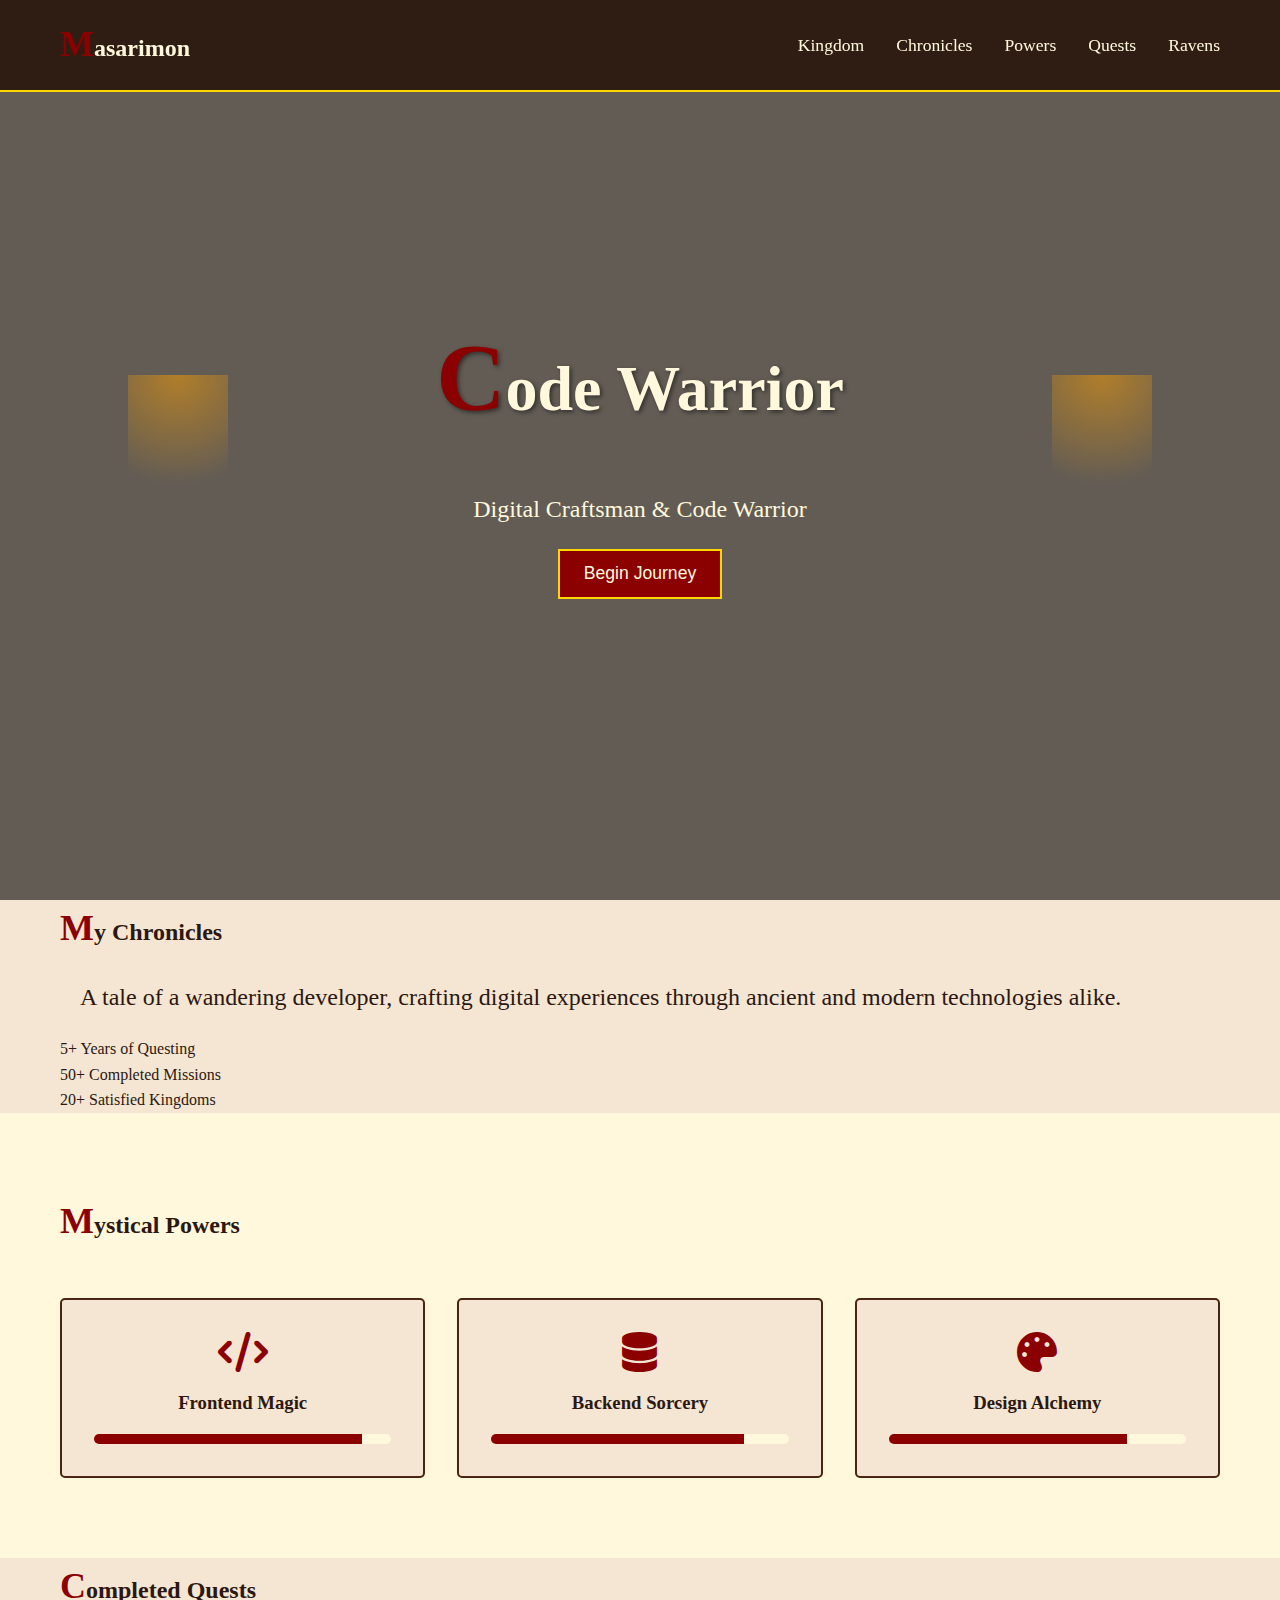
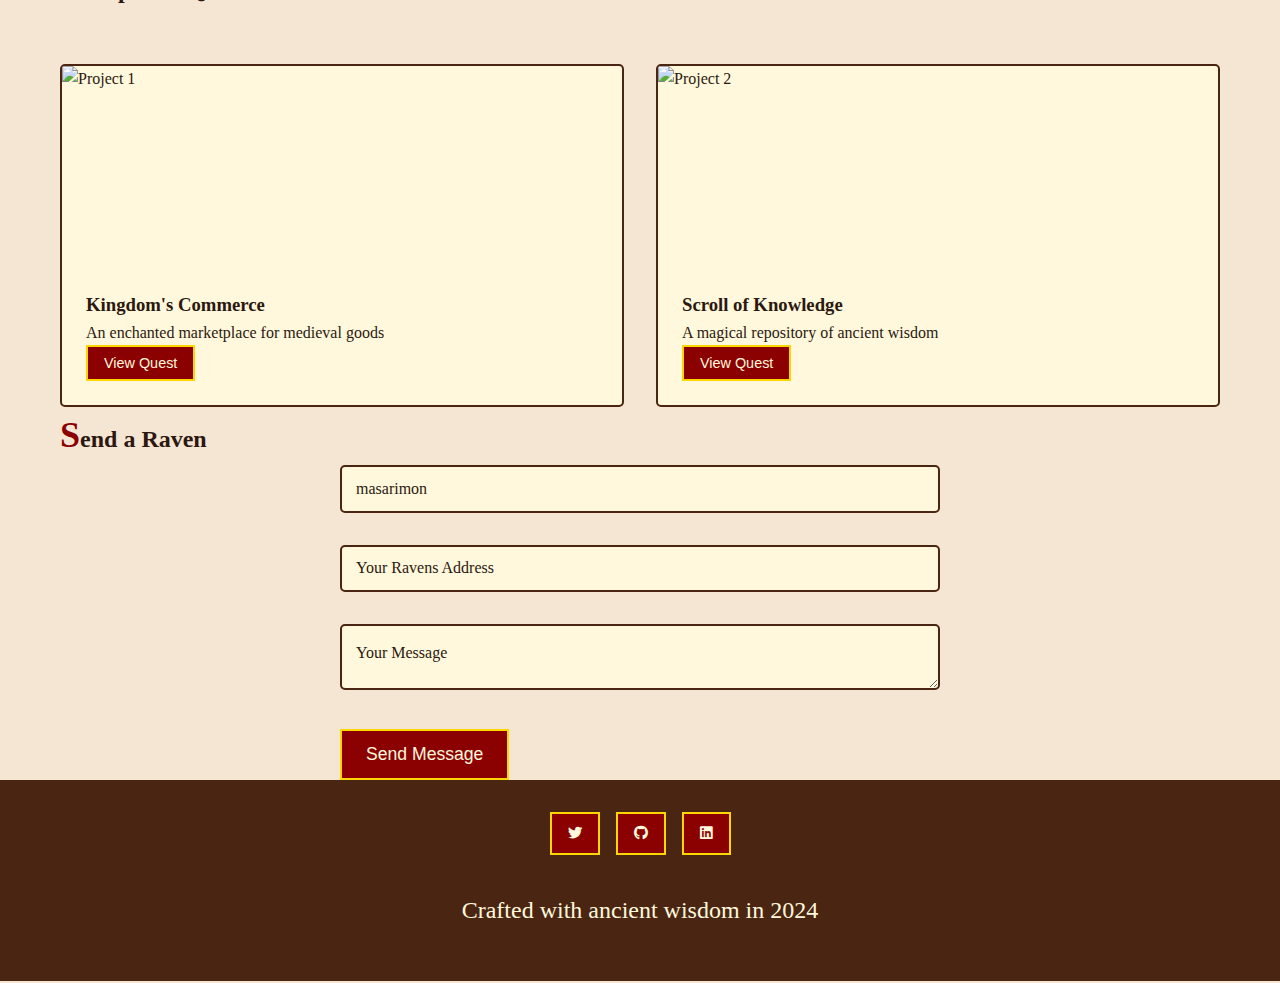
==== index.html @ e4a5f4d7 "Add files via upload" ====
<!DOCTYPE html>
<html lang="en">
	<head>
		<meta charset="UTF-8" />
		<meta name="viewport" content="width=device-width, initial-scale=1.0" />
		<title>Medieval Portfolio</title>
		<link rel="stylesheet" href="styles.css" />
		<link
			rel="stylesheet"
			href="https://cdnjs.cloudflare.com/ajax/libs/font-awesome/6.0.0/css/all.min.css"
		/>
	</head>
	<body>
		<!-- Scroll Progress Bar -->
		<div class="scroll-progress"></div>

		<!-- Navigation -->
		<nav class="nav-medieval">
			<div class="nav-scroll-container">
				<div class="nav-content">
					<div class="logo">
						<span class="medieval-initial">M</span>asarimon
					</div>
					<div class="nav-toggle">
						<span></span>
						<span></span>
						<span></span>
					</div>
					<ul class="nav-links">
						<li><a href="#home">Kingdom</a></li>
						<li><a href="#about">Chronicles</a></li>
						<li><a href="#skills">Powers</a></li>
						<li><a href="#projects">Quests</a></li>
						<li><a href="#contact">Ravens</a></li>
					</ul>
				</div>
			</div>
		</nav>

		<!-- Hero Section -->
		<section id="home" class="hero-medieval">
			<div class="torch left"></div>
			<div class="torch right"></div>
			<div class="hero-content">
				<h1 class="medieval-title">
					<span class="medieval-initial">C</span>ode Warrior
				</h1>
				<p class="medieval-text">Digital Craftsman & Code Warrior</p>
				<button class="medieval-button">Begin Journey</button>
			</div>
		</section>

		<!-- About Section -->
		<section id="about" class="about-medieval">
			<div class="container">
				<h2 class="section-title">
					<span class="medieval-initial">M</span>y Chronicles
				</h2>
				<div class="about-content">
					<div class="about-text">
						<p class="medieval-text">
							A tale of a wandering developer, crafting digital
							experiences through ancient and modern technologies
							alike.
						</p>
						<div class="stats-medieval">
							<div class="stat">
								<span class="stat-number">5+</span>
								<span class="stat-text">Years of Questing</span>
							</div>
							<div class="stat">
								<span class="stat-number">50+</span>
								<span class="stat-text"
									>Completed Missions</span
								>
							</div>
							<div class="stat">
								<span class="stat-number">20+</span>
								<span class="stat-text"
									>Satisfied Kingdoms</span
								>
							</div>
						</div>
					</div>
				</div>
			</div>
		</section>

		<!-- Skills Section -->
		<section id="skills" class="skills-medieval">
			<div class="container">
				<h2 class="section-title">
					<span class="medieval-initial">M</span>ystical Powers
				</h2>
				<div class="skills-grid">
					<div class="skill-card">
						<i class="fas fa-code"></i>
						<h3>Frontend Magic</h3>
						<div class="skill-level">
							<div
								class="skill-progress"
								style="width: 90%"
							></div>
						</div>
					</div>
					<div class="skill-card">
						<i class="fas fa-database"></i>
						<h3>Backend Sorcery</h3>
						<div class="skill-level">
							<div
								class="skill-progress"
								style="width: 85%"
							></div>
						</div>
					</div>
					<div class="skill-card">
						<i class="fas fa-palette"></i>
						<h3>Design Alchemy</h3>
						<div class="skill-level">
							<div
								class="skill-progress"
								style="width: 80%"
							></div>
						</div>
					</div>
				</div>
			</div>
		</section>

		<!-- Projects Section -->
		<section id="projects" class="projects-medieval">
			<div class="container">
				<h2 class="section-title">
					<span class="medieval-initial">C</span>ompleted Quests
				</h2>
				<div class="projects-grid">
					<div class="project-card">
						<div class="project-image">
							<img
								src="/api/placeholder/400/300"
								alt="Project 1"
							/>
						</div>
						<div class="project-content">
							<h3>Kingdom's Commerce</h3>
							<p>An enchanted marketplace for medieval goods</p>
							<button class="medieval-button small">
								View Quest
							</button>
						</div>
					</div>
					<div class="project-card">
						<div class="project-image">
							<img
								src="/api/placeholder/400/300"
								alt="Project 2"
							/>
						</div>
						<div class="project-content">
							<h3>Scroll of Knowledge</h3>
							<p>A magical repository of ancient wisdom</p>
							<button class="medieval-button small">
								View Quest
							</button>
						</div>
					</div>
				</div>
			</div>
		</section>

		<!-- Contact Section -->
		<section id="contact" class="contact-medieval">
			<div class="container">
				<h2 class="section-title">
					<span class="medieval-initial">S</span>end a Raven
				</h2>
				<div class="contact-content">
					<form class="contact-form">
						<div class="form-group">
							<input type="text" required />
							<label>masarimon</label>
						</div>
						<div class="form-group">
							<input type="email" required />
							<label>Your Ravens Address</label>
						</div>
						<div class="form-group">
							<textarea required></textarea>
							<label>Your Message</label>
						</div>
						<button type="submit" class="medieval-button">
							Send Message
						</button>
					</form>
				</div>
			</div>
		</section>

		<!-- Footer -->
		<footer class="footer-medieval">
			<div class="container">
				<div class="social-links">
					<a href="#" class="medieval-button small"
						><i class="fab fa-twitter"></i
					></a>
					<a href="#" class="medieval-button small"
						><i class="fab fa-github"></i
					></a>
					<a href="#" class="medieval-button small"
						><i class="fab fa-linkedin"></i
					></a>
				</div>
				<p class="medieval-text">Crafted with ancient wisdom in 2024</p>
			</div>
		</footer>
	</body>
</html>
---- styles.css ----
/* Global Styles & Variables */
:root {
    --primary-color: #8b0000;
    --secondary-color: #4a2512;
    --accent-color: #ffd700;
    --text-color: #2c1810;
    --bg-color: #f5e6d3;
    --paper-color: #fff8dc;
}

* {
    margin: 0;
    padding: 0;
    box-sizing: border-box;
}

body {
    font-family: "Crimson Text", Georgia, serif;
    background-color: var(--bg-color);
    color: var(--text-color);
    line-height: 1.6;
}

.container {
    max-width: 1200px;
    margin: 0 auto;
    padding: 0 20px;
}

/* Scroll Progress Bar */
.scroll-progress {
    position: fixed;
    top: 0;
    left: 0;
    height: 4px;
    background: var(--accent-color);
    z-index: 1000;
    transition: width 0.3s ease;
}

/* Navigation Styles */
.nav-medieval {
    position: fixed;
    width: 100%;
    top: 0;
    z-index: 100;
    background: rgba(44, 24, 16, 0.95);
    border-bottom: 2px solid var(--accent-color);
}

.nav-scroll-container {
    padding: 1rem 0;
}

.nav-content {
    display: flex;
    justify-content: space-between;
    align-items: center;
    max-width: 1200px;
    margin: 0 auto;
    padding: 0 20px;
}

.logo {
    color: var(--paper-color);
    font-size: 1.5rem;
    font-weight: bold;
}

.nav-links {
    display: flex;
    list-style: none;
    gap: 2rem;
}

.nav-links a {
    color: var(--paper-color);
    text-decoration: none;
    font-size: 1.1rem;
    position: relative;
    padding: 0.5rem 0;
}

.nav-links a::after {
    content: "";
    position: absolute;
    bottom: 0;
    left: 0;
    width: 0;
    height: 2px;
    background: var(--accent-color);
    transition: width 0.3s ease;
}

.nav-links a:hover::after {
    width: 100%;
}

/* Medieval Initial Letter */
.medieval-initial {
    color: var(--primary-color);
    font-size: 1.5em;
    font-weight: bold;
    font-family: "UnifrakturMaguntia", cursive;
}

.medieval-text {
    font-family: "UnifrakturMaguntia", cursive;
    font-size: 1.5em;
    padding: 20px;
}

/* Hero Section */
.hero-medieval {
    min-height: 100vh;
    display: flex;
    align-items: center;
    justify-content: center;
    position: relative;
    background: linear-gradient(rgba(0, 0, 0, 0.6), rgba(0, 0, 0, 0.6)),
        url("/api/placeholder/1920/1080") center/cover;
    padding: 2rem;
}

.torch {
    position: absolute;
    width: 100px;
    height: 150px;
    background: radial-gradient(
        circle at 50% 0,
        rgba(255, 160, 0, 0.5),
        transparent 70%
    );
    animation: flicker 3s infinite;
}

.torch.left {
    left: 10%;
}

.torch.right {
    right: 10%;
}

@keyframes flicker {
    0%,
    100% {
        opacity: 1;
    }
    50% {
        opacity: 0.8;
    }
}

.hero-content {
    text-align: center;
    color: var(--paper-color);
}

.medieval-title {
    font-size: 4rem;
    margin-bottom: 1rem;
    text-shadow: 2px 2px 4px rgba(0, 0, 0, 0.5);
}

/* Buttons */
.medieval-button {
    background: var(--primary-color);
    color: var(--paper-color);
    border: 2px solid var(--accent-color);
    padding: 0.8rem 1.5rem;
    font-size: 1.1rem;
    cursor: pointer;
    transition: all 0.3s ease;
    position: relative;
    overflow: hidden;
}

.medieval-button:hover {
    background: var(--secondary-color);
    transform: translateY(-2px);
}

.medieval-button.small {
    padding: 0.5rem 1rem;
    font-size: 0.9rem;
}

/* Skills Section */
.skills-medieval {
    background-color: var(--paper-color);
    padding: 5rem 0;
}

.skills-grid {
    display: grid;
    grid-template-columns: repeat(auto-fit, minmax(250px, 1fr));
    gap: 2rem;
    margin-top: 3rem;
}

.skill-card {
    background: var(--bg-color);
    padding: 2rem;
    border: 2px solid var(--secondary-color);
    border-radius: 5px;
    text-align: center;
    transition: transform 0.3s ease;
}

.skill-card:hover {
    transform: translateY(-5px);
}

.skill-card i {
    font-size: 2.5rem;
    color: var(--primary-color);
    margin-bottom: 1rem;
}

.skill-level {
    background: var(--paper-color);
    height: 10px;
    border-radius: 5px;
    margin-top: 1rem;
    overflow: hidden;
}

.skill-progress {
    height: 100%;
    background: var(--primary-color);
    transition: width 1s ease;
}

/* Projects Section */
.projects-grid {
    display: grid;
    grid-template-columns: repeat(auto-fit, minmax(300px, 1fr));
    gap: 2rem;
    margin-top: 3rem;
}

.project-card {
    background: var(--paper-color);
    border: 2px solid var(--secondary-color);
    border-radius: 5px;
    overflow: hidden;
    transition: transform 0.3s ease;
}

.project-card:hover {
    transform: translateY(-5px);
}

.project-image {
    height: 200px;
    overflow: hidden;
}

.project-image img {
    width: 100%;
    height: 100%;
    object-fit: cover;
    transition: transform 0.3s ease;
}

.project-card:hover .project-image img {
    transform: scale(1.1);
}

.project-content {
    padding: 1.5rem;
}

/* Contact Form */
.contact-form {
    max-width: 600px;
    margin: 0 auto;
}

.form-group {
    position: relative;
    margin-bottom: 2rem;
}

.form-group input,
.form-group textarea {
    width: 100%;
    padding: 0.8rem;
    background: var(--paper-color);
    border: 2px solid var(--secondary-color);
    border-radius: 5px;
    font-size: 1rem;
}

.form-group label {
    position: absolute;
    left: 1rem;
    top: 50%;
    transform: translateY(-50%);
    color: var(--text-color);
    transition: all 0.3s ease;
    pointer-events: none;
}

.form-group textarea ~ label {
    top: 1rem;
    transform: none;
}

.form-group input:focus ~ label,
.form-group textarea:focus ~ label,
.form-group input:valid ~ label,
.form-group textarea:valid ~ label {
    top: -0.5rem;
    left: 0.5rem;
    font-size: 0.8rem;
    background: var(--paper-color);
    padding: 0 0.5rem;
}

/* Footer */
.footer-medieval {
    background: var(--secondary-color);
    color: var(--paper-color);
    padding: 2rem 0;
    text-align: center;
}

.social-links {
    display: flex;
    justify-content: center;
    gap: 1rem;
    margin-bottom: 1rem;
}

/* Responsive Design */
@media (max-width: 768px) {
    .nav-toggle {
        display: block;
        cursor: pointer;
    }

    .nav-toggle span {
        display: block;
        width: 25px;
        height: 3px;
        background: var(--paper-color);
        margin: 5px 0;
        transition: all 0.3s ease;
    }

    .nav-links {
        display: none;
        position: absolute;
        top: 100%;
        left: 0;
        width: 100%;
        background: rgba(44, 24, 16, 0.95);
        padding: 1rem 0;
        flex-direction: column;
        align-items: center;
    }

    .nav-links.active {
        display: flex;
    }

    .medieval-title {
        font-size: 2.5rem;
    }
}

/* Animations */
@keyframes fadeIn {
    from {
        opacity: 0;
        transform: translateY(20px);
    }
    to {
        opacity: 1;
        transform: translateY(0);
    }
}

.section-title,
.skill-card,
.project-card {
    animation: fadeIn 1s ease forwards;
}
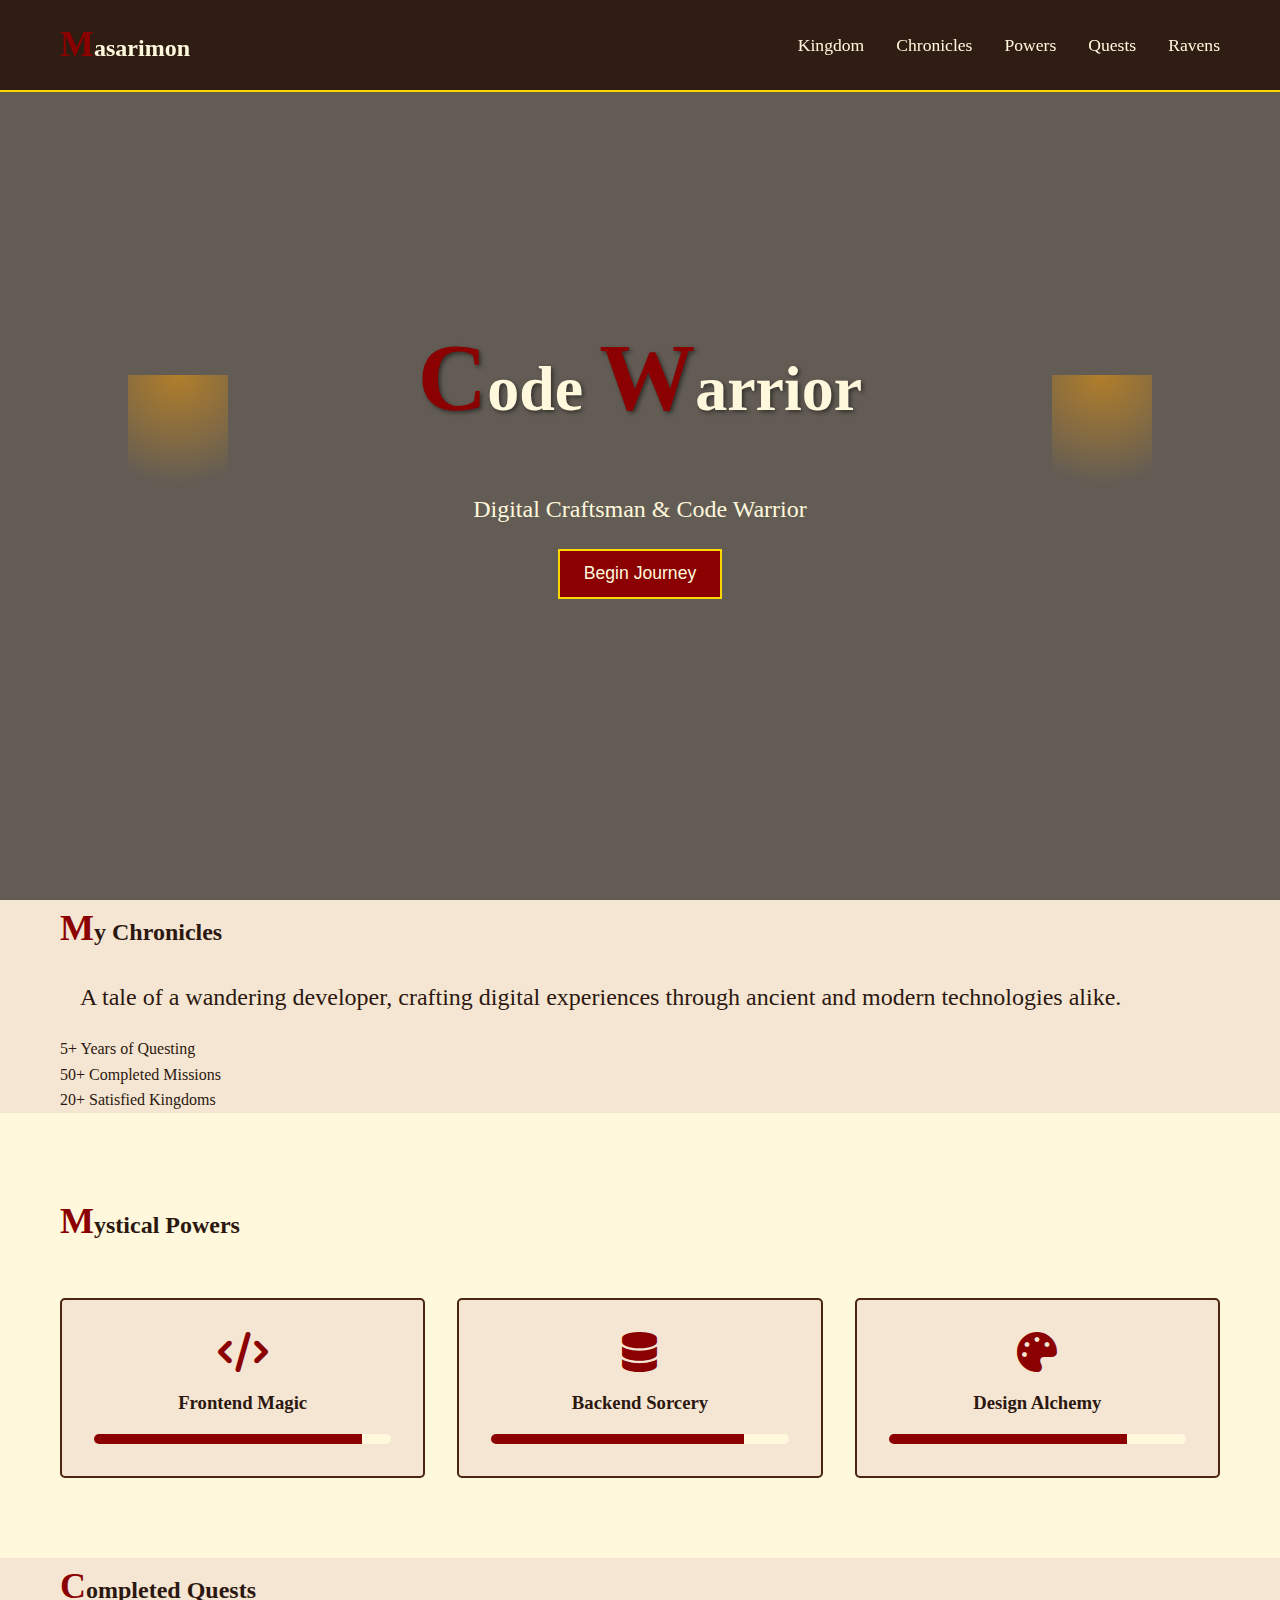
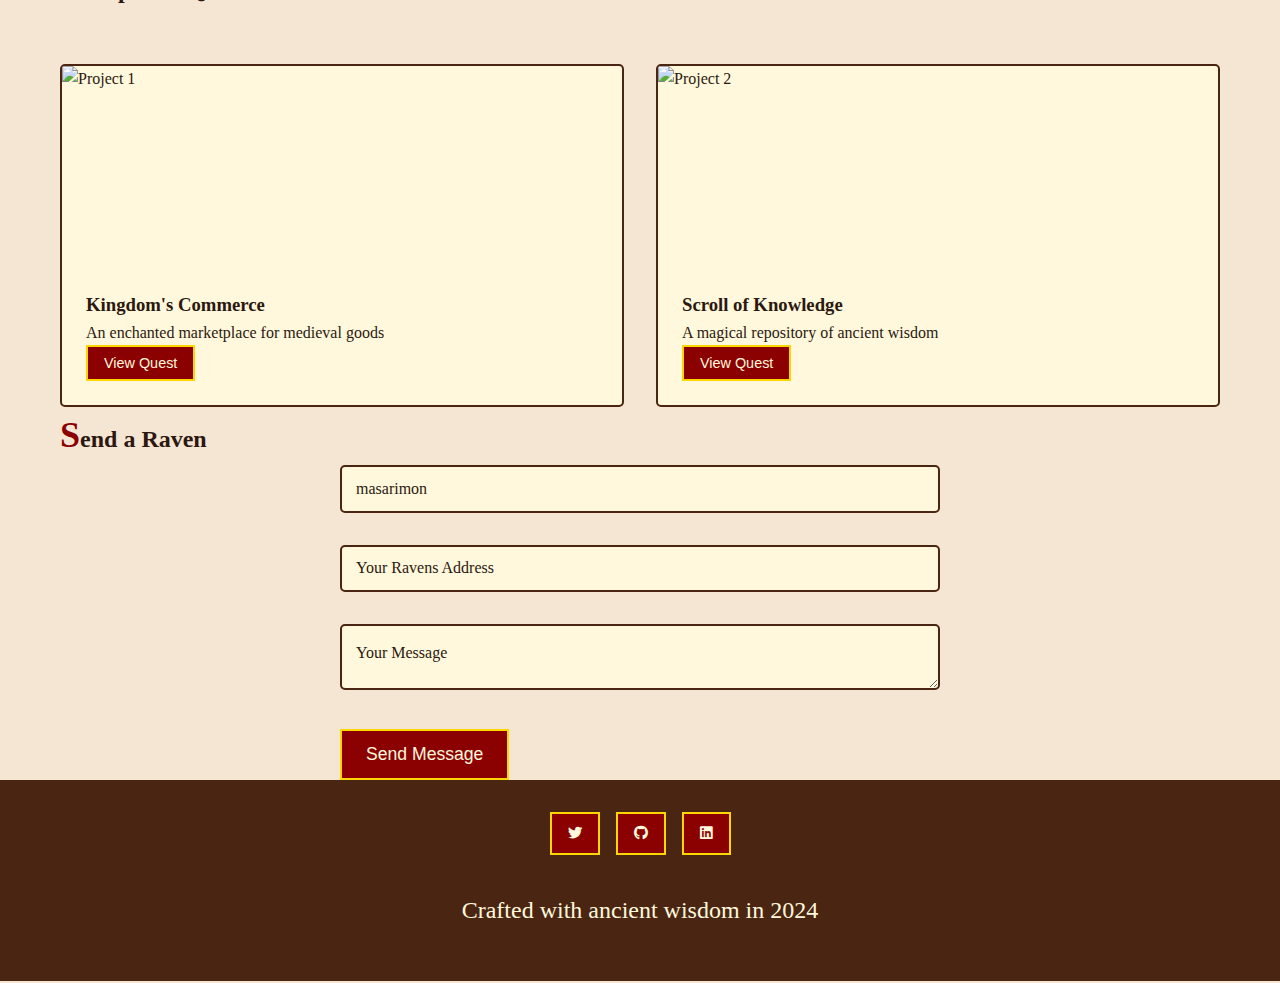
==== commit fa5c339d: "Add span and class to W in 'Code Warior' at hero" ====
--- a/index.html
+++ b/index.html
@@ -3,7 +3,7 @@
 	<head>
 		<meta charset="UTF-8" />
 		<meta name="viewport" content="width=device-width, initial-scale=1.0" />
-		<title>Medieval Portfolio</title>
+		<title>Masarimon</title>
 		<link rel="stylesheet" href="styles.css" />
 		<link
 			rel="stylesheet"
@@ -43,7 +43,7 @@
 			<div class="torch right"></div>
 			<div class="hero-content">
 				<h1 class="medieval-title">
-					<span class="medieval-initial">C</span>ode Warrior
+					<span class="medieval-initial">C</span>ode <span class="medieval-initial">W</span>arrior
 				</h1>
 				<p class="medieval-text">Digital Craftsman & Code Warrior</p>
 				<button class="medieval-button">Begin Journey</button>
